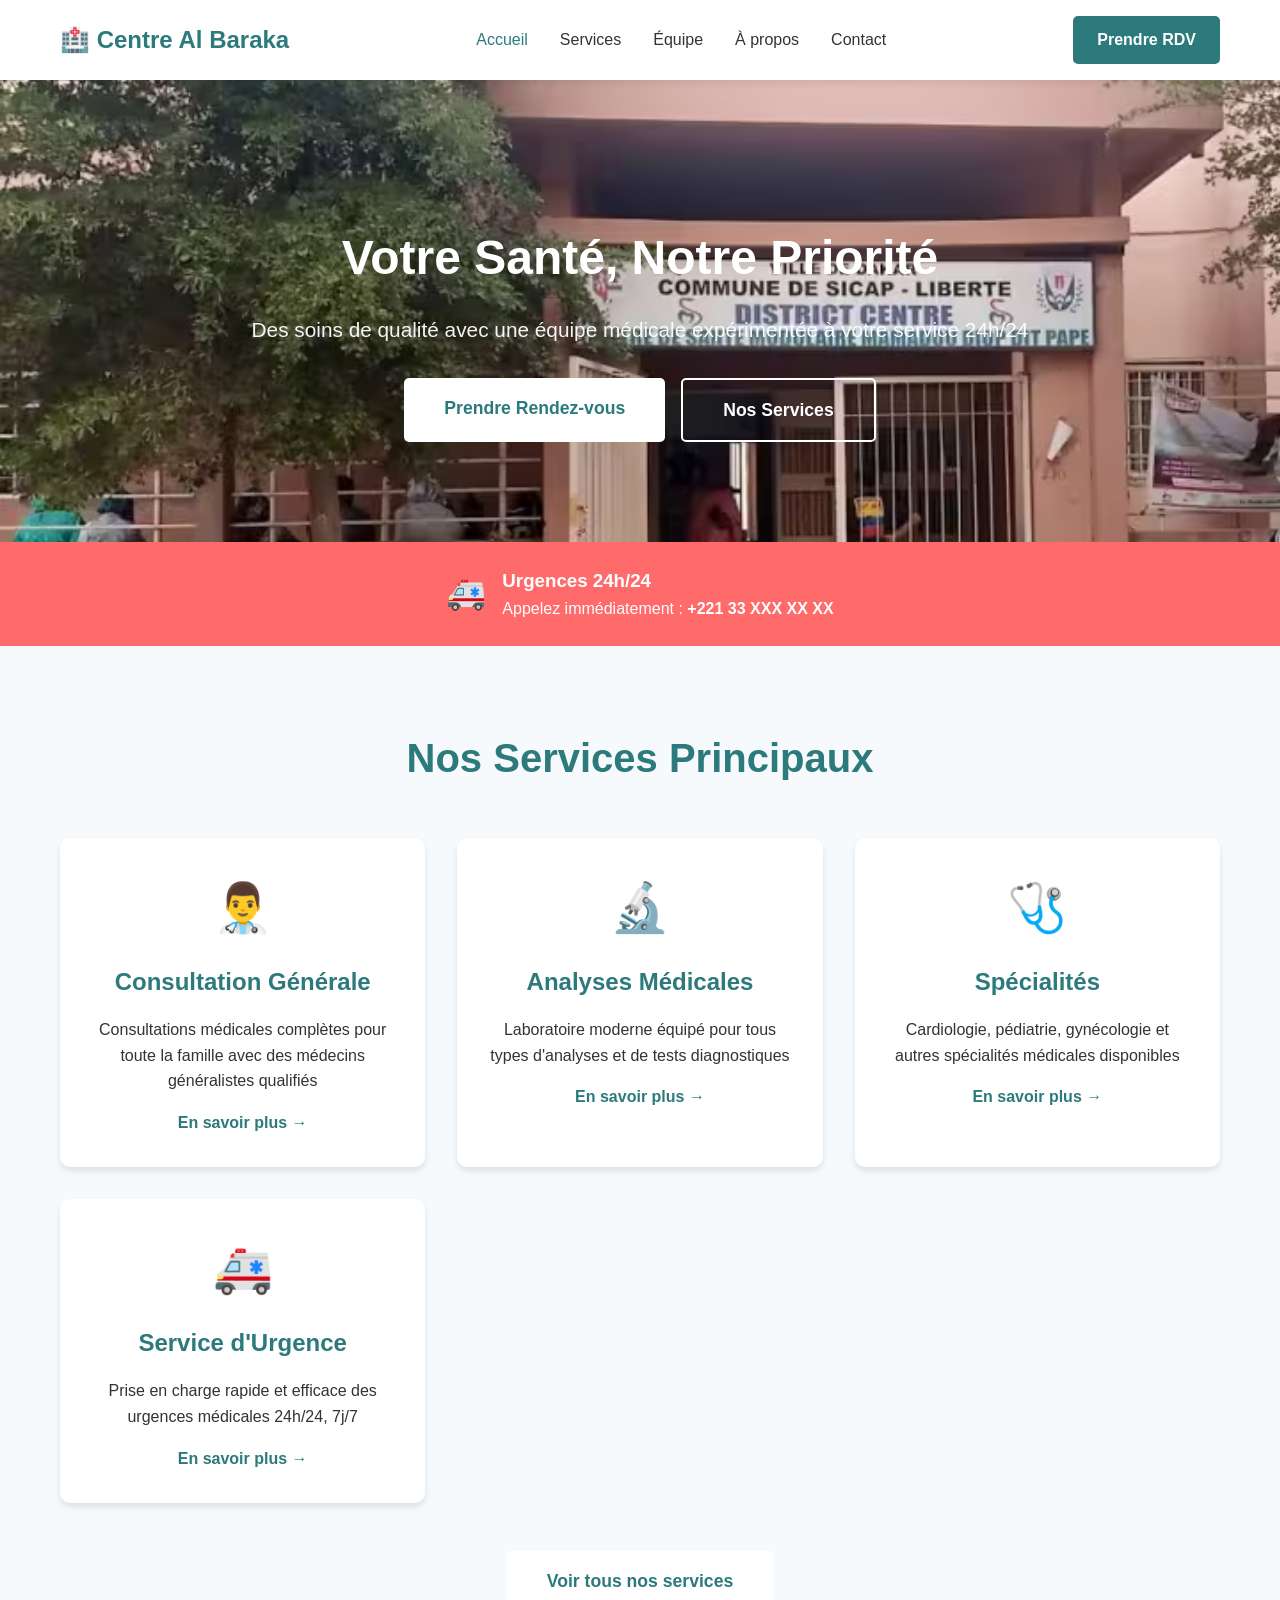
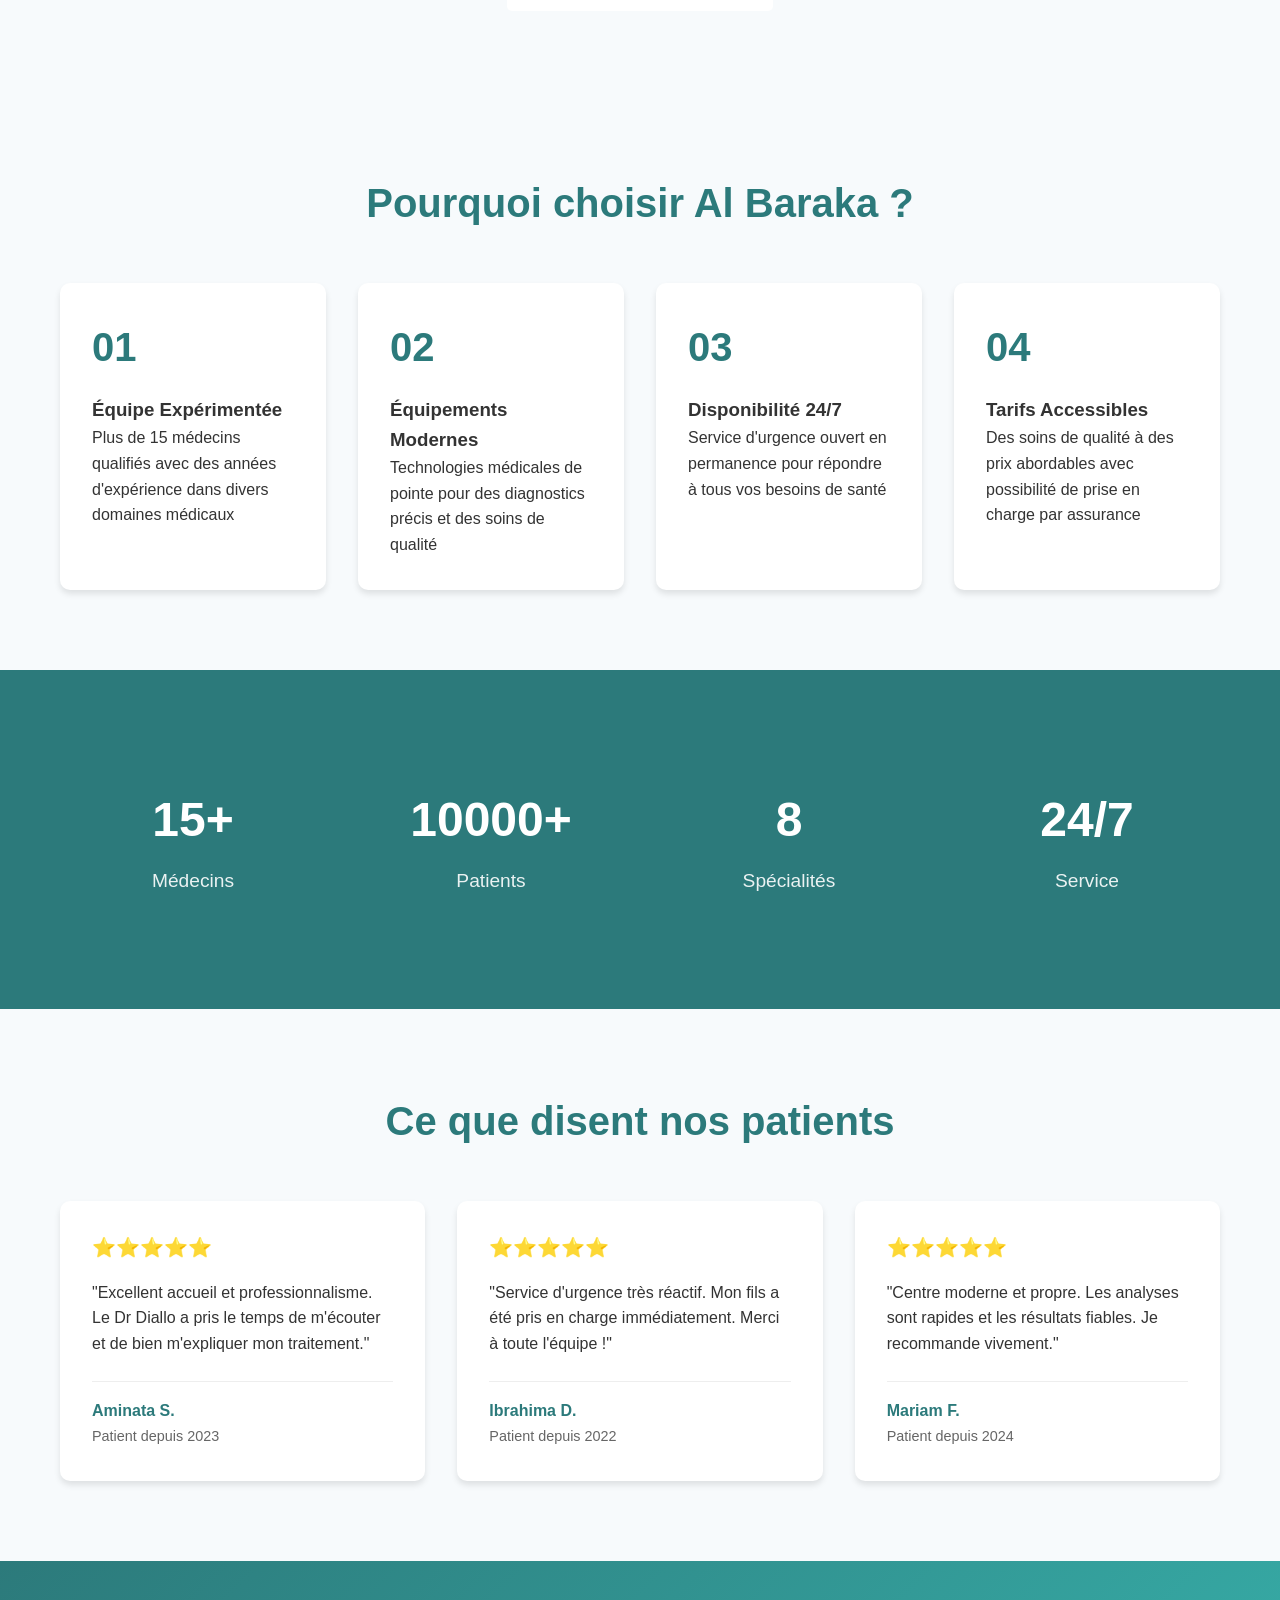
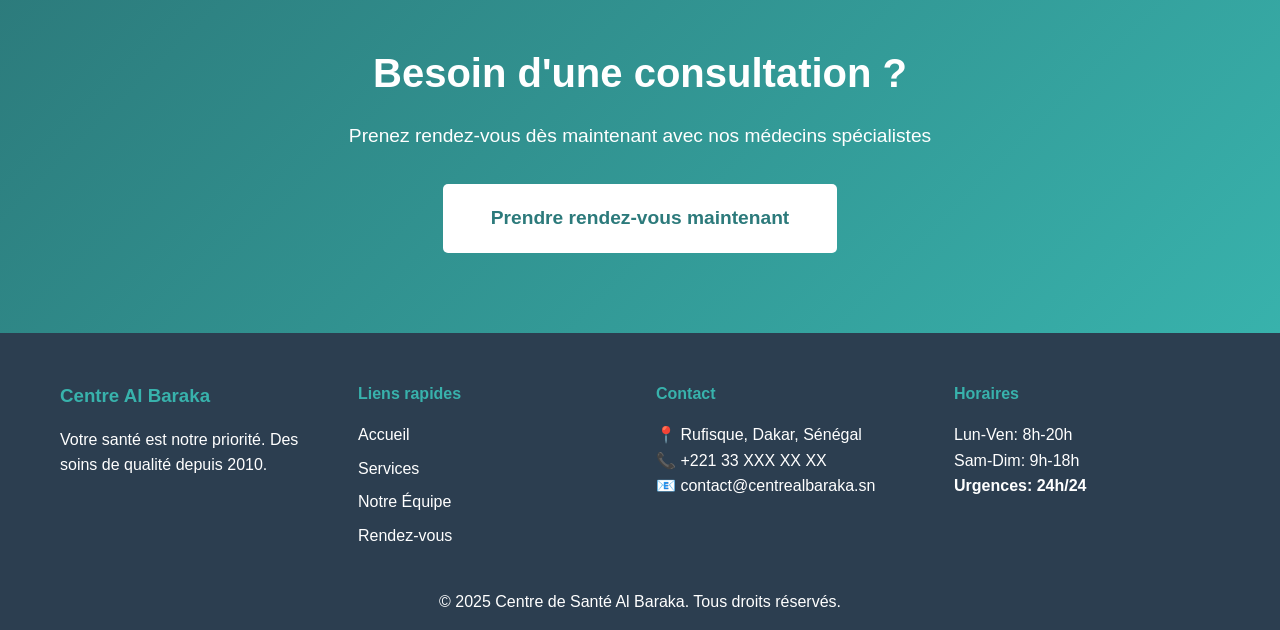
==== index.html @ cc16d2ad "Déplacement des fichiers HTML au niveau de la racine pour faciliter l'hébergement" ====
<!DOCTYPE html>
<html lang="fr">
<head>
    <meta charset="UTF-8">
    <meta name="viewport" content="width=device-width, initial-scale=1.0">
    <title>Centre de Santé Al Baraka - Accueil</title>
    <link rel="stylesheet" href="../css/styles.css">
</head>
<body>
    <!-- Navigation -->
    <nav class="navbar">
        <div class="container">
            <div class="logo">
                <h2>🏥 Centre Al Baraka</h2>
            </div>
            <ul class="nav-menu">
                <li><a href="index.html" class="active">Accueil</a></li>
                <li><a href="services.html">Services</a></li>
                <li><a href="equipe.html">Équipe</a></li>
                <li><a href="apropos.html">À propos</a></li>
                <li><a href="contact.html">Contact</a></li>
            </ul>
            <a href="rendez-vous.html" class="btn-rdv">Prendre RDV</a>
            <button class="menu-toggle">☰</button>
        </div>
    </nav>

    <!-- Hero Section -->
    <section class="hero">
        <div class="container">
            <div class="hero-content">
                <h1>Votre Santé, Notre Priorité</h1>
                <p>Des soins de qualité avec une équipe médicale expérimentée à votre service 24h/24</p>
                <div class="hero-buttons">
                    <a href="rendez-vous.html" class="btn-primary">Prendre Rendez-vous</a>
                    <a href="services.html" class="btn-secondary">Nos Services</a>
                </div>
            </div>
        </div>
    </section>

    <!-- Urgences Banner -->
    <section class="urgence-banner">
        <div class="container">
            <div class="urgence-content">
                <span class="urgence-icon">🚑</span>
                <div>
                    <h3>Urgences 24h/24</h3>
                    <p>Appelez immédiatement : <strong>+221 33 XXX XX XX</strong></p>
                </div>
            </div>
        </div>
    </section>

    <!-- Services Aperçu -->
    <section class="services-preview">
        <div class="container">
            <h2 class="section-title">Nos Services Principaux</h2>
            <div class="services-grid">
                <div class="service-card">
                    <div class="service-icon">👨‍⚕️</div>
                    <h3>Consultation Générale</h3>
                    <p>Consultations médicales complètes pour toute la famille avec des médecins généralistes qualifiés</p>
                    <a href="services.html#consultation" class="link-arrow">En savoir plus →</a>
                </div>
                <div class="service-card">
                    <div class="service-icon">🔬</div>
                    <h3>Analyses Médicales</h3>
                    <p>Laboratoire moderne équipé pour tous types d'analyses et de tests diagnostiques</p>
                    <a href="services.html#laboratoire" class="link-arrow">En savoir plus →</a>
                </div>
                <div class="service-card">
                    <div class="service-icon">🩺</div>
                    <h3>Spécialités</h3>
                    <p>Cardiologie, pédiatrie, gynécologie et autres spécialités médicales disponibles</p>
                    <a href="services.html#specialites" class="link-arrow">En savoir plus →</a>
                </div>
                <div class="service-card">
                    <div class="service-icon">🚑</div>
                    <h3>Service d'Urgence</h3>
                    <p>Prise en charge rapide et efficace des urgences médicales 24h/24, 7j/7</p>
                    <a href="services.html#urgences" class="link-arrow">En savoir plus →</a>
                </div>
            </div>
            <div class="text-center">
                <a href="services.html" class="btn-primary">Voir tous nos services</a>
            </div>
        </div>
    </section>

    <!-- Pourquoi nous choisir -->
    <section class="why-us">
        <div class="container">
            <h2 class="section-title">Pourquoi choisir Al Baraka ?</h2>
            <div class="why-grid">
                <div class="why-card">
                    <div class="why-number">01</div>
                    <h3>Équipe Expérimentée</h3>
                    <p>Plus de 15 médecins qualifiés avec des années d'expérience dans divers domaines médicaux</p>
                </div>
                <div class="why-card">
                    <div class="why-number">02</div>
                    <h3>Équipements Modernes</h3>
                    <p>Technologies médicales de pointe pour des diagnostics précis et des soins de qualité</p>
                </div>
                <div class="why-card">
                    <div class="why-number">03</div>
                    <h3>Disponibilité 24/7</h3>
                    <p>Service d'urgence ouvert en permanence pour répondre à tous vos besoins de santé</p>
                </div>
                <div class="why-card">
                    <div class="why-number">04</div>
                    <h3>Tarifs Accessibles</h3>
                    <p>Des soins de qualité à des prix abordables avec possibilité de prise en charge par assurance</p>
                </div>
            </div>
        </div>
    </section>

    <!-- Statistiques -->
    <section class="stats">
        <div class="container">
            <div class="stats-grid">
                <div class="stat-card">
                    <div class="stat-number">15+</div>
                    <div class="stat-label">Médecins</div>
                </div>
                <div class="stat-card">
                    <div class="stat-number">10000+</div>
                    <div class="stat-label">Patients</div>
                </div>
                <div class="stat-card">
                    <div class="stat-number">8</div>
                    <div class="stat-label">Spécialités</div>
                </div>
                <div class="stat-card">
                    <div class="stat-number">24/7</div>
                    <div class="stat-label">Service</div>
                </div>
            </div>
        </div>
    </section>

    <!-- Témoignages -->
    <section class="testimonials">
        <div class="container">
            <h2 class="section-title">Ce que disent nos patients</h2>
            <div class="testimonials-grid">
                <div class="testimonial-card">
                    <div class="stars">⭐⭐⭐⭐⭐</div>
                    <p>"Excellent accueil et professionnalisme. Le Dr Diallo a pris le temps de m'écouter et de bien m'expliquer mon traitement."</p>
                    <div class="testimonial-author">
                        <strong>Aminata S.</strong>
                        <span>Patient depuis 2023</span>
                    </div>
                </div>
                <div class="testimonial-card">
                    <div class="stars">⭐⭐⭐⭐⭐</div>
                    <p>"Service d'urgence très réactif. Mon fils a été pris en charge immédiatement. Merci à toute l'équipe !"</p>
                    <div class="testimonial-author">
                        <strong>Ibrahima D.</strong>
                        <span>Patient depuis 2022</span>
                    </div>
                </div>
                <div class="testimonial-card">
                    <div class="stars">⭐⭐⭐⭐⭐</div>
                    <p>"Centre moderne et propre. Les analyses sont rapides et les résultats fiables. Je recommande vivement."</p>
                    <div class="testimonial-author">
                        <strong>Mariam F.</strong>
                        <span>Patient depuis 2024</span>
                    </div>
                </div>
            </div>
        </div>
    </section>

    <!-- CTA Section -->
    <section class="cta-section">
        <div class="container">
            <div class="cta-content">
                <h2>Besoin d'une consultation ?</h2>
                <p>Prenez rendez-vous dès maintenant avec nos médecins spécialistes</p>
                <a href="rendez-vous.html" class="btn-primary btn-large">Prendre rendez-vous maintenant</a>
            </div>
        </div>
    </section>

    <!-- Footer -->
    <footer class="footer">
        <div class="container">
            <div class="footer-content">
                <div class="footer-section">
                    <h3>Centre Al Baraka</h3>
                    <p>Votre santé est notre priorité. Des soins de qualité depuis 2010.</p>
                </div>
                <div class="footer-section">
                    <h4>Liens rapides</h4>
                    <ul>
                        <li><a href="index.html">Accueil</a></li>
                        <li><a href="services.html">Services</a></li>
                        <li><a href="equipe.html">Notre Équipe</a></li>
                        <li><a href="rendez-vous.html">Rendez-vous</a></li>
                    </ul>
                </div>
                <div class="footer-section">
                    <h4>Contact</h4>
                    <p>📍 Rufisque, Dakar, Sénégal</p>
                    <p>📞 +221 33 XXX XX XX</p>
                    <p>📧 contact@centrealbaraka.sn</p>
                </div>
                <div class="footer-section">
                    <h4>Horaires</h4>
                    <p>Lun-Ven: 8h-20h</p>
                    <p>Sam-Dim: 9h-18h</p>
                    <p><strong>Urgences: 24h/24</strong></p>
                </div>
            </div>
            <div class="footer-bottom">
                <p>&copy; 2025 Centre de Santé Al Baraka. Tous droits réservés.</p>
            </div>
        </div>
    </footer>

    <script src="script.js"></script>
</body>
</html>
---- css/styles.css ----
* {
    margin: 0;
    padding: 0;
    box-sizing: border-box;
}

body {
    font-family: 'Segoe UI', Tahoma, Geneva, Verdana, sans-serif;
    line-height: 1.6;
    color: #333;
}

.container {
    max-width: 1200px;
    margin: 0 auto;
    padding: 0 20px;
}

/* Navigation */
.navbar {
    background: #fff;
    box-shadow: 0 2px 10px rgba(0,0,0,0.1);
    position: fixed;
    width: 100%;
    top: 0;
    z-index: 1000;
}

.navbar .container {
    display: flex;
    justify-content: space-between;
    align-items: center;
    padding: 1rem 20px;
}

.logo h2 {
    color: #2c7a7b;
    font-size: 1.5rem;
}

.nav-menu {
    display: flex;
    list-style: none;
    gap: 2rem;
}

.nav-menu a {
    text-decoration: none;
    color: #333;
    font-weight: 500;
    transition: color 0.3s;
}

.nav-menu a:hover,
.nav-menu a.active {
    color: #2c7a7b;
}

.btn-rdv {
    background: #2c7a7b;
    color: white;
    border: none;
    padding: 0.7rem 1.5rem;
    border-radius: 5px;
    cursor: pointer;
    font-weight: 600;
    transition: background 0.3s;
    text-decoration: none;
}

.btn-rdv:hover,
.btn-rdv.active {
    background: #234e52;
}

.menu-toggle {
    display: none;
    background: none;
    border: none;
    font-size: 1.5rem;
    cursor: pointer;
    color: #2c7a7b;
}

/* Hero Section */
.hero {
    background-image: url(../img/hosto.jpg);
background-repeat: no-repeat;
    background-size: cover;
    background-attachment: fixed;
    color: white;
    padding: 150px 0 100px;
    margin-top: 70px;
    text-align: center;
}

.hero-content h1 {
    font-size: 3rem;
    margin-bottom: 1rem;
}

.hero-content p {
    font-size: 1.3rem;
    margin-bottom: 2rem;
    opacity: 0.95;
}

.hero-buttons {
    display: flex;
    gap: 1rem;
    justify-content: center;
}

.btn-primary {
    background: white;
    color: #2c7a7b;
    border: none;
    padding: 1rem 2.5rem;
    border-radius: 5px;
    font-size: 1.1rem;
    font-weight: 600;
    cursor: pointer;
    transition: transform 0.3s, box-shadow 0.3s;
    text-decoration: none;
    display: inline-block;
}

.btn-primary:hover {
    transform: translateY(-2px);
    box-shadow: 0 5px 15px rgba(0,0,0,0.2);
}

.btn-secondary {
    background: transparent;
    color: white;
    border: 2px solid white;
    padding: 1rem 2.5rem;
    border-radius: 5px;
    font-size: 1.1rem;
    font-weight: 600;
    cursor: pointer;
    transition: all 0.3s;
    text-decoration: none;
    display: inline-block;
}

.btn-secondary:hover {
    background: white;
    color: #2c7a7b;
}

.btn-large {
    padding: 1.2rem 3rem;
    font-size: 1.2rem;
}

/* Page Header */
.page-header {
    background: linear-gradient(135deg, #2c7a7b 0%, #38b2ac 100%);
    color: white;
    padding: 120px 0 80px;
    margin-top: 70px;
    text-align: center;
}

.page-header h1 {
    font-size: 2.5rem;
    margin-bottom: 1rem;
}

/* Urgence Banner */
.urgence-banner {
    background: #ff6b6b;
    color: white;
    padding: 1.5rem 0;
}

.urgence-content {
    display: flex;
    align-items: center;
    justify-content: center;
    gap: 1rem;
}

.urgence-icon {
    font-size: 2rem;
}

/* Sections */
section {
    padding: 80px 0;
}

.section-title {
    text-align: center;
    font-size: 2.5rem;
    margin-bottom: 3rem;
    color: #2c7a7b;
}

.section-subtitle {
    text-align: center;
    font-size: 1.2rem;
    color: #666;
    margin-top: -2rem;
    margin-bottom: 3rem;
}

.text-center {
    text-align: center;
    margin-top: 3rem;
}

/* Services */
.services-preview {
    background: #f7fafc;
}

.services-grid {
    display: grid;
    grid-template-columns: repeat(auto-fit, minmax(280px, 1fr));
    gap: 2rem;
}

.service-card {
    background: white;
    padding: 2rem;
    border-radius: 10px;
    text-align: center;
    box-shadow: 0 4px 6px rgba(0,0,0,0.1);
    transition: transform 0.3s, box-shadow 0.3s;
}

.service-card:hover {
    transform: translateY(-5px);
    box-shadow: 0 8px 15px rgba(0,0,0,0.5);
    border: 5px solid #2c7a7b;
}

.service-icon {
    font-size: 3rem;
    margin-bottom: 1rem;
}

.service-card h3 {
    color: #2c7a7b;
    margin-bottom: 1rem;
    font-size: 1.5rem;
}

.link-arrow {
    color: #2c7a7b;
    text-decoration: none;
    font-weight: 600;
    display: inline-block;
    margin-top: 1rem;
    transition: transform 0.3s;
}

.link-arrow:hover {
    transform: translateX(5px);
}

/* Why Us */
.why-us {
    background: #f7fafc;
}

.why-grid {
    display: grid;
    grid-template-columns: repeat(auto-fit, minmax(250px, 1fr));
    gap: 2rem;
}

.why-card {
    background: white;
    padding: 2rem;
    border-radius: 10px;
    box-shadow: 0 4px 6px rgba(0,0,0,0.1);
}
.why-card:hover{
border-top: 5px solid #2c7a7b;}

.why-number {
    font-size: 2.5rem;
    font-weight: bold;
    color: #2c7a7b;
    margin-bottom: 1rem;
}

/* Stats */
.stats {
    background: #2c7a7b;
    color: white;
}

.stats-grid {
    display: grid;
    grid-template-columns: repeat(auto-fit, minmax(200px, 1fr));
    gap: 2rem;
    text-align: center;
}

.stat-card {
    padding: 2rem;
}

.stat-number {
    font-size: 3rem;
    font-weight: bold;
    margin-bottom: 0.5rem;
}

.stat-label {
    font-size: 1.2rem;
    opacity: 0.9;
}

/* Testimonials */
.testimonials {
    background: #f7fafc;
}

.testimonials-grid {
    display: grid;
    grid-template-columns: repeat(auto-fit, minmax(300px, 1fr));
    gap: 2rem;
}

.testimonial-card {
    background: white;
    padding: 2rem;
    border-radius: 10px;
    box-shadow: 0 4px 6px rgba(0,0,0,0.1);
}

.stars {
    color: #ffc107;
    font-size: 1.2rem;
    margin-bottom: 1rem;
}

.testimonial-author {
    margin-top: 1.5rem;
    padding-top: 1rem;
    border-top: 1px solid #eee;
}

.testimonial-author strong {
    color: #2c7a7b;
    display: block;
}

.testimonial-author span {
    color: #666;
    font-size: 0.9rem;
}

/* CTA Section */
.cta-section {
    background: linear-gradient(135deg, #2c7a7b 0%, #38b2ac 100%);
    color: white;
    text-align: center;
}

.cta-content h2 {
    font-size: 2.5rem;
    margin-bottom: 1rem;
}

.cta-content p {
    font-size: 1.2rem;
    margin-bottom: 2rem;
}

.cta-buttons {
    display: flex;
    gap: 1rem;
    justify-content: center;
    flex-wrap: wrap;
}

/* Services Detailed */
.services-detailed {
    padding: 60px 0;
}

.service-detail {
    margin-bottom: 80px;
    padding-bottom: 80px;
    border-bottom: 2px solid #e2e8f0;
}

.service-detail:last-child {
    border-bottom: none;
}

.service-detail-content {
    display: flex;
    align-items: center;
    gap: 3rem;
}

.service-detail-text {
    flex: 1;
}

.service-icon-large {
    font-size: 4rem;
    margin-bottom: 1.5rem;
}

.service-detail h2 {
    color: #2c7a7b;
    font-size: 2rem;
    margin-bottom: 1rem;
}

.service-detail h3 {
    color: #2c7a7b;
    margin: 1.5rem 0 1rem;
}

.service-detail ul {
    list-style: none;
    padding: 0;
}

.service-detail li {
    padding: 0.5rem 0;
    padding-left: 1.5rem;
    position: relative;
}

.service-detail li:before {
    content: "✓";
    position: absolute;
    left: 0;
    color: #2c7a7b;
    font-weight: bold;
}

.service-info {
    display: flex;
    gap: 2rem;
    margin: 2rem 0;
    flex-wrap: wrap;
}

.service-info span {
    background: #e6fffa;
    padding: 0.8rem 1.5rem;
    border-radius: 5px;
    color: #2c7a7b;
}

.service-detail.reverse .service-detail-content {
    flex-direction: row-reverse;
}

.specialties-list {
    display: grid;
    grid-template-columns: repeat(auto-fit, minmax(250px, 1fr));
    gap: 1.5rem;
    margin: 2rem 0;
}

.specialty-item {
    background: #f7fafc;
    padding: 1.5rem;
    border-radius: 8px;
}

.specialty-item h4 {
    color: #2c7a7b;
    margin-bottom: 0.5rem;
}

.urgence-highlight {
    background: #fff5f5;
    padding: 3rem;
    border-radius: 15px;
    border: 2px solid #ff6b6b;
}

.urgence-contact {
    background: #ff6b6b;
    color: white;
    padding: 2rem;
    border-radius: 10px;
    margin: 2rem 0;
    text-align: center;
}

.urgence-contact h3 {
    color: white;
    margin: 0;
}

/* Team */
.team-intro {
    background: #f7fafc;
    padding: 60px 0;
}

.intro-content {
    max-width: 800px;
    margin: 0 auto;
    text-align: center;
}

.intro-content h2 {
    color: #2c7a7b;
    font-size: 2rem;
    margin-bottom: 1.5rem;
}

.team-section {
    padding: 60px 0;
}

.specialists-section {
    background: #f7fafc;
}

.staff-section {
    background: white;
}

.team-grid-detailed {
    display: grid;
    grid-template-columns: repeat(auto-fit, minmax(450px, 1fr));
    gap: 3rem;
}

.doctor-card {
    background: white;
    padding: 2rem;
    border-radius: 10px;
    box-shadow: 0 4px 6px rgba(0,0,0,0.1);
    display: flex;
    gap: 2rem;
}

.doctor-photo {
    font-size: 5rem;
}

.doctor-info {
    flex: 1;
}

.doctor-info h3 {
    color: #2c7a7b;
    font-size: 1.5rem;
    margin-bottom: 0.5rem;
}

.specialty {
    color: #38b2ac;
    font-weight: 600;
    margin-bottom: 1rem;
    display: block;
}

.doctor-details {
    margin: 1.5rem 0;
}

.doctor-details p {
    margin: 0.5rem 0;
    font-size: 0.95rem;
}

.bio {
    font-style: italic;
    color: #666;
    margin-top: 1rem;
}

.doctor-availability {
    background: #e6fffa;
    padding: 0.8rem;
    border-radius: 5px;
    margin: 1rem 0;
}

.staff-grid {
    display: grid;
    grid-template-columns: repeat(auto-fit, minmax(250px, 1fr));
    gap: 2rem;
}

.staff-card {
    background: white;
    padding: 2rem;
    border-radius: 10px;
    box-shadow: 0 4px 6px rgba(0,0,0,0.1);
    text-align: center;
}

.staff-icon {
    font-size: 3rem;
    margin-bottom: 1rem;
}

.join-team {
    background: linear-gradient(135deg, #2c7a7b 0%, #38b2ac 100%);
    color: white;
    text-align: center;
}

.join-content h2 {
    font-size: 2rem;
    margin-bottom: 1rem;
}

/* RDV Page */
.rdv-section {
    padding: 60px 0;
    background: #f7fafc;
}

.rdv-layout {
    display: grid;
    grid-template-columns: 2fr 1fr;
    gap: 3rem;
}

.rdv-form-container {
    background: white;
    padding: 3rem;
    border-radius: 10px;
    box-shadow: 0 4px 6px rgba(0,0,0,0.1);
}

.rdv-form-main .form-group {
    margin-bottom: 1.5rem;
}

.rdv-form-main label {
    display: block;
    margin-bottom: 0.5rem;
    font-weight: 600;
    color: #333;
}

.rdv-form-main input,
.rdv-form-main select,
.rdv-form-main textarea {
    width: 100%;
    padding: 0.8rem;
    border: 1px solid #ddd;
    border-radius: 5px;
    font-family: inherit;
    font-size: 1rem;
}

.form-row {
    display: grid;
    grid-template-columns: 1fr 1fr;
    gap: 1rem;
}

.checkbox-group label {
    display: flex;
    align-items: center;
    gap: 0.5rem;
    font-weight: normal;
}

.checkbox-group input[type="checkbox"] {
    width: auto;
}

.form-note {
    text-align: center;
    color: #666;
    font-size: 0.9rem;
    margin-top: 1rem;
}

.rdv-info-sidebar .info-card {
    background: white;
    padding: 2rem;
    border-radius: 10px;
    box-shadow: 0 4px 6px rgba(0,0,0,0.1);
    margin-bottom: 2rem;
}

.rdv-info-sidebar h3 {
    color: #2c7a7b;
    margin-bottom: 1rem;
}

.rdv-info-sidebar ul {
    list-style: none;
    padding: 0;
}

.rdv-info-sidebar li {
    padding: 0.5rem 0;
    padding-left: 1.5rem;
    position: relative;
}

.rdv-info-sidebar li:before {
    content: "•";
    position: absolute;
    left: 0;
    color: #2c7a7b;
    font-weight: bold;
}

.horaires-list {
    display: flex;
    flex-direction: column;
    gap: 0.5rem;
}

.horaire-item {
    display: flex;
    justify-content: space-between;
    padding: 0.5rem 0;
    border-bottom: 1px solid #eee;
}

.urgence-horaire {
    background: #fff5f5;
    padding: 1rem;
    border-radius: 5px;
    border: 2px solid #ff6b6b;
    color: #ff6b6b;
    border-bottom: 2px solid #ff6b6b;
}

.urgence-card {
    background: #fff5f5;
    border: 2px solid #ff6b6b;
}

.urgence-number {
    display: block;
    font-size: 1.5rem;
    font-weight: bold;
    color: #ff6b6b;
    text-decoration: none;
    margin: 1rem 0;
}

.small-text {
    font-size: 0.9rem;
    color: #666;
}

.rdv-policy {
    padding: 60px 0;
}

.policy-content {
    display: grid;
    grid-template-columns: repeat(auto-fit, minmax(300px, 1fr));
    gap: 2rem;
}

.policy-item {
    display: flex;
    gap: 1rem;
}

.policy-icon {
    font-size: 2rem;
}

/* Contact Page */
.contact-info-section {
    padding: 60px 0;
    background: #f7fafc;
}

.contact-cards {
    display: grid;
    grid-template-columns: repeat(auto-fit, minmax(300px, 1fr));
    gap: 2rem;
}

.contact-card-large {
    background: white;
    padding: 2.5rem;
    border-radius: 10px;
    box-shadow: 0 4px 6px rgba(0,0,0,0.1);
    text-align: center;
}

.contact-icon {
    font-size: 3rem;
    margin-bottom: 1rem;
}

.contact-card-large h3 {
    color: #2c7a7b;
    margin-bottom: 1rem;
}

.contact-card-large a {
    color: #2c7a7b;
    text-decoration: none;
}

.availability {
    font-size: 0.9rem;
    color: #666;
    margin-top: 1rem;
}

.response-time {
    font-size: 0.9rem;
    color: #666;
    margin-top: 1rem;
}

.contact-form-section {
    padding: 60px 0;
}

.contact-layout {
    display: grid;
    grid-template-columns: 2fr 1fr;
    gap: 3rem;
}

.contact-form-container {
    background: white;
    padding: 3rem;
    border-radius: 10px;
    box-shadow: 0 4px 6px rgba(0,0,0,0.1);
}

.form-description {
    color: #666;
    margin-bottom: 2rem;
}

.contact-form-main .form-group {
    margin-bottom: 1.5rem;
}

.contact-form-main label {
    display: block;
    margin-bottom: 0.5rem;
    font-weight: 600;
    color: #333;
}

.contact-form-main input,
.contact-form-main select,
.contact-form-main textarea {
    width: 100%;
    padding: 0.8rem;
    border: 1px solid #ddd;
    border-radius: 5px;
    font-family: inherit;
    font-size: 1rem;
}

.contact-sidebar .sidebar-card {
    background: white;
    padding: 2rem;
    border-radius: 10px;
    box-shadow: 0 4px 6px rgba(0,0,0,0.1);
    margin-bottom: 2rem;
}

.sidebar-card h3 {
    color: #2c7a7b;
    margin-bottom: 1rem;
}

.horaires-detail {
    display: flex;
    flex-direction: column;
    gap: 0.5rem;
}

.horaire-row {
    display: flex;
    justify-content: space-between;
    padding: 0.5rem 0;
    border-bottom: 1px solid #eee;
}

.urgence-row {
    background: #fff5f5;
    padding: 1rem;
    border-radius: 5px;
    border: 2px solid #ff6b6b;
    color: #ff6b6b;
    border-bottom: 2px solid #ff6b6b;
}

.faq-links {
    display: flex;
    flex-direction: column;
    gap: 0.5rem;
}

.faq-link {
    color: #2c7a7b;
    text-decoration: none;
    padding: 0.5rem 0;
    border-bottom: 1px solid #eee;
    transition: transform 0.3s;
}

.faq-link:hover {
    transform: translateX(5px);
}

.urgence-sidebar {
    background: #fff5f5;
    border: 2px solid #ff6b6b;
}

.btn-urgence {
    display: block;
    background: #ff6b6b;
    color: white;
    padding: 1rem;
    border-radius: 5px;
    text-decoration: none;
    text-align: center;
    font-weight: 600;
    margin-top: 1rem;
    transition: background 0.3s;
}

.btn-urgence:hover {
    background: #ff5252;
}

.map-section {
    padding: 60px 0;
    background: #f7fafc;
}

.map-container {
    margin: 3rem 0;
}

.map-placeholder {
    background: white;
    padding: 5rem;
    border-radius: 10px;
    box-shadow: 0 4px 6px rgba(0,0,0,0.1);
    text-align: center;
}

.map-icon {
    font-size: 5rem;
    margin-bottom: 1rem;
}

.map-address {
    color: #666;
    margin: 1rem 0;
}

.directions h3 {
    color: #2c7a7b;
    margin: 2rem 0 1.5rem;
    text-align: center;
}

.directions-grid {
    display: grid;
    grid-template-columns: repeat(auto-fit, minmax(250px, 1fr));
    gap: 2rem;
}

.direction-card {
    background: white;
    padding: 2rem;
    border-radius: 10px;
    box-shadow: 0 4px 6px rgba(0,0,0,0.1);
    text-align: center;
}

.direction-icon {
    font-size: 3rem;
    display: block;
    margin-bottom: 1rem;
}

/* About Page */
.about-section {
    padding: 60px 0;
}

.about-content {
    display: grid;
    grid-template-columns: 1fr 1fr;
    gap: 3rem;
    align-items: center;
}

.about-text h2 {
    color: #2c7a7b;
    font-size: 2rem;
    margin-bottom: 1.5rem;
}

.about-text p {
    margin-bottom: 1rem;
    line-height: 1.8;
}

.about-image {
    text-align: center;
}

.image-placeholder {
    font-size: 10rem;
    background: #f7fafc;
    padding: 3rem;
    border-radius: 10px;
}

.mission-section {
    padding: 60px 0;
    background: #f7fafc;
}

.mission-grid {
    display: grid;
    grid-template-columns: repeat(auto-fit, minmax(250px, 1fr));
    gap: 2rem;
}

.mission-card {
    background: white;
    padding: 2rem;
    border-radius: 10px;
    box-shadow: 0 4px 6px rgba(0,0,0,0.1);
    text-align: center;
}

.mission-icon {
    font-size: 3rem;
    margin-bottom: 1rem;
}

.mission-card h3 {
    color: #2c7a7b;
    margin-bottom: 1rem;
}

.values-section {
    padding: 60px 0;
}

.values-list {
    max-width: 900px;
    margin: 0 auto;
}

.value-item {
    display: flex;
    gap: 2rem;
    margin-bottom: 2rem;
    padding: 2rem;
    background: #f7fafc;
    border-radius: 10px;
}

.value-number {
    font-size: 3rem;
    font-weight: bold;
    color: #2c7a7b;
    min-width: 80px;
}

.value-content h3 {
    color: #2c7a7b;
    margin-bottom: 0.5rem;
}

.stats-detailed {
    padding: 60px 0;
    background: #f7fafc;
}

.stats-grid-large {
    display: grid;
    grid-template-columns: repeat(auto-fit, minmax(250px, 1fr));
    gap: 2rem;
}

.stat-card-large {
    background: white;
    padding: 2rem;
    border-radius: 10px;
    box-shadow: 0 4px 6px rgba(0,0,0,0.1);
    text-align: center;
}

.stat-icon {
    font-size: 3rem;
    margin-bottom: 1rem;
}

.stat-number-large {
    font-size: 3rem;
    font-weight: bold;
    color: #2c7a7b;
    margin: 1rem 0;
}

.stat-label-large {
    font-size: 1.2rem;
    color: #38b2ac;
    font-weight: 600;
    margin-bottom: 0.5rem;
}

.commitments-section {
    padding: 60px 0;
}

.commitments-grid {
    display: grid;
    grid-template-columns: repeat(auto-fit, minmax(300px, 1fr));
    gap: 2rem;
}

.commitment-card {
    background: white;
    padding: 2rem;
    border-radius: 10px;
    box-shadow: 0 4px 6px rgba(0,0,0,0.1);
}

.commitment-card h3 {
    color: #2c7a7b;
    margin-bottom: 1rem;
}

.partners-section {
    padding: 60px 0;
    background: #f7fafc;
}

.partners-grid {
    display: grid;
    grid-template-columns: repeat(auto-fit, minmax(250px, 1fr));
    gap: 2rem;
}

.partner-card {
    background: white;
    padding: 2rem;
    border-radius: 10px;
    box-shadow: 0 4px 6px rgba(0,0,0,0.1);
    text-align: center;
}

.partner-logo {
    font-size: 4rem;
    margin-bottom: 1rem;
}

/* Footer */
.footer {
    background: #2c3e50;
    color: white;
    padding: 3rem 0 1rem;
}

.footer-content {
    display: grid;
    grid-template-columns: repeat(auto-fit, minmax(250px, 1fr));
    gap: 2rem;
    margin-bottom: 2rem;
}

.footer-section h3,
.footer-section h4 {
    margin-bottom: 1rem;
    color: #38b2ac;
}

.footer-section ul {
    list-style: none;
    padding: 0;
}

.footer-section li {
    margin-bottom: 0.5rem;
}

.footer-section a {
    color: white;
    text-decoration: none;
    transition: color 0.3s;
}

.footer-section a:hover {
    color: #38b2ac;
}

.footer-bottom {
    text-align: center;}
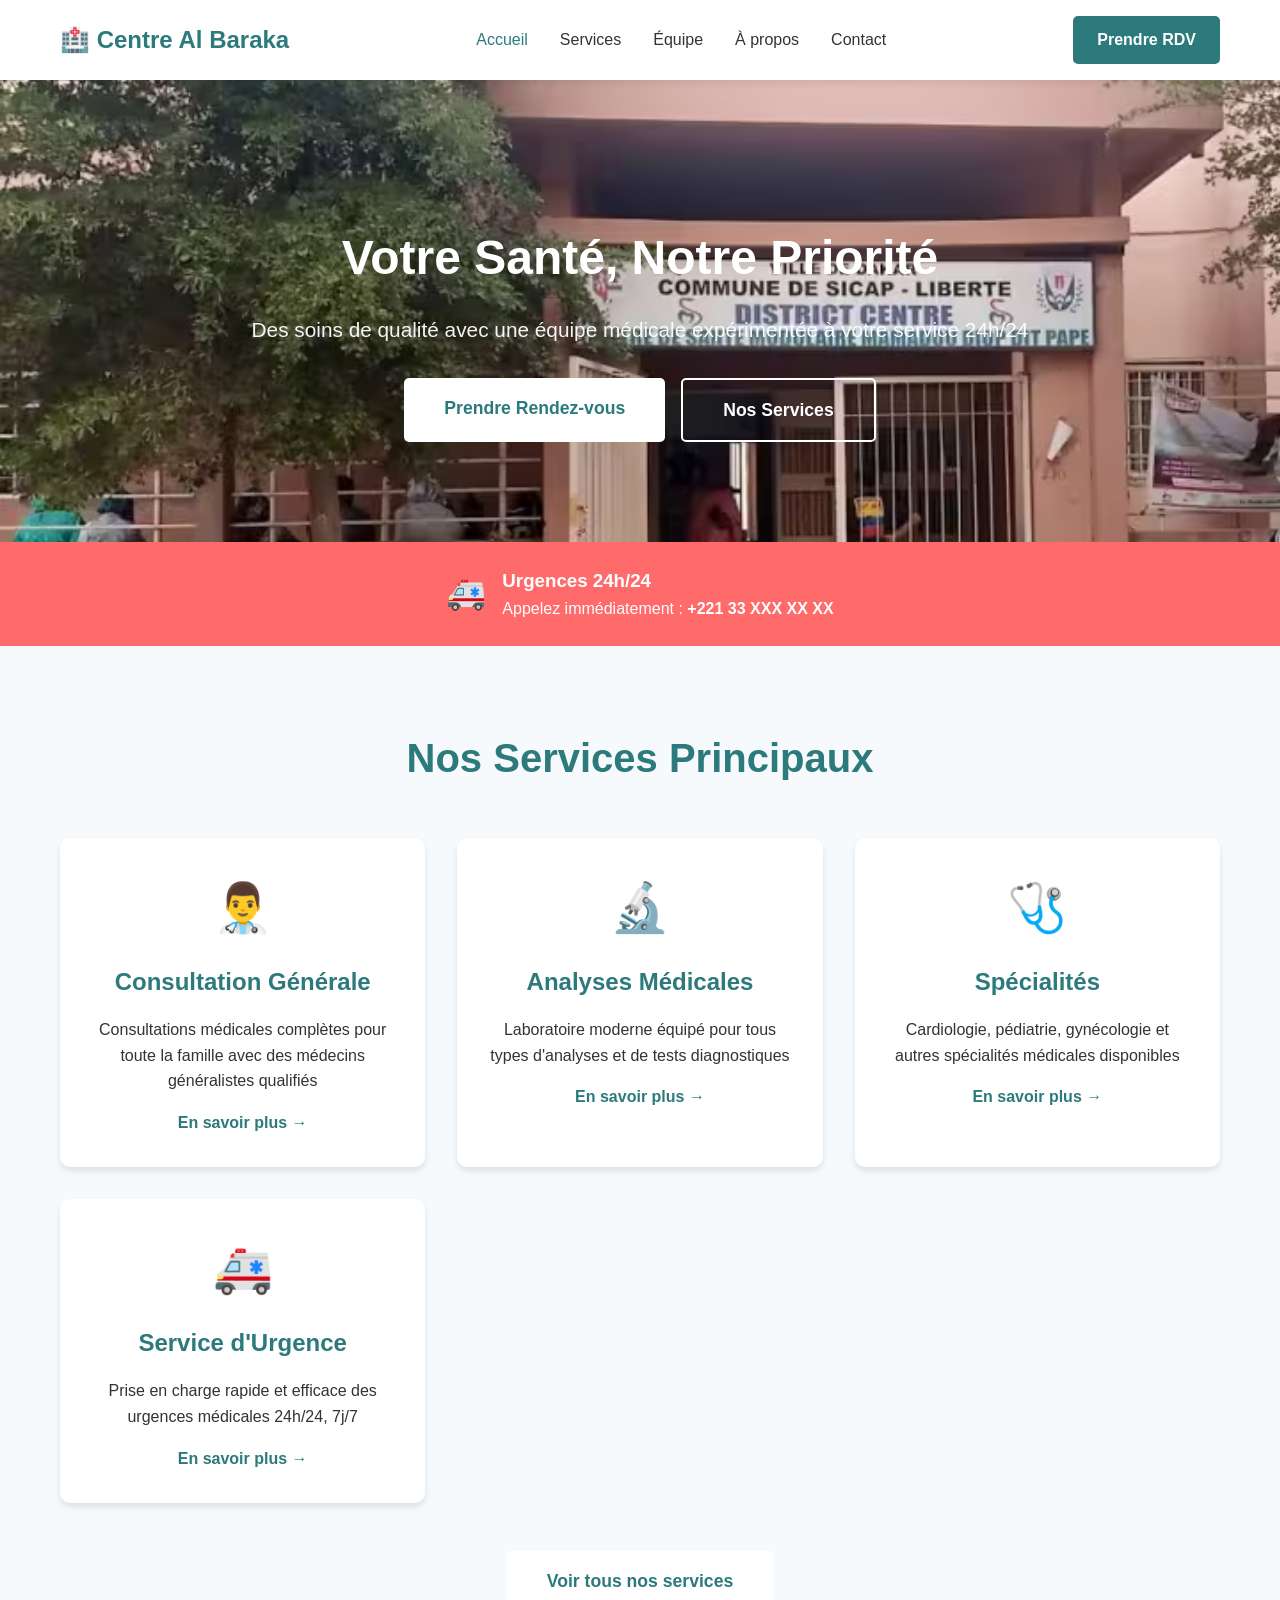
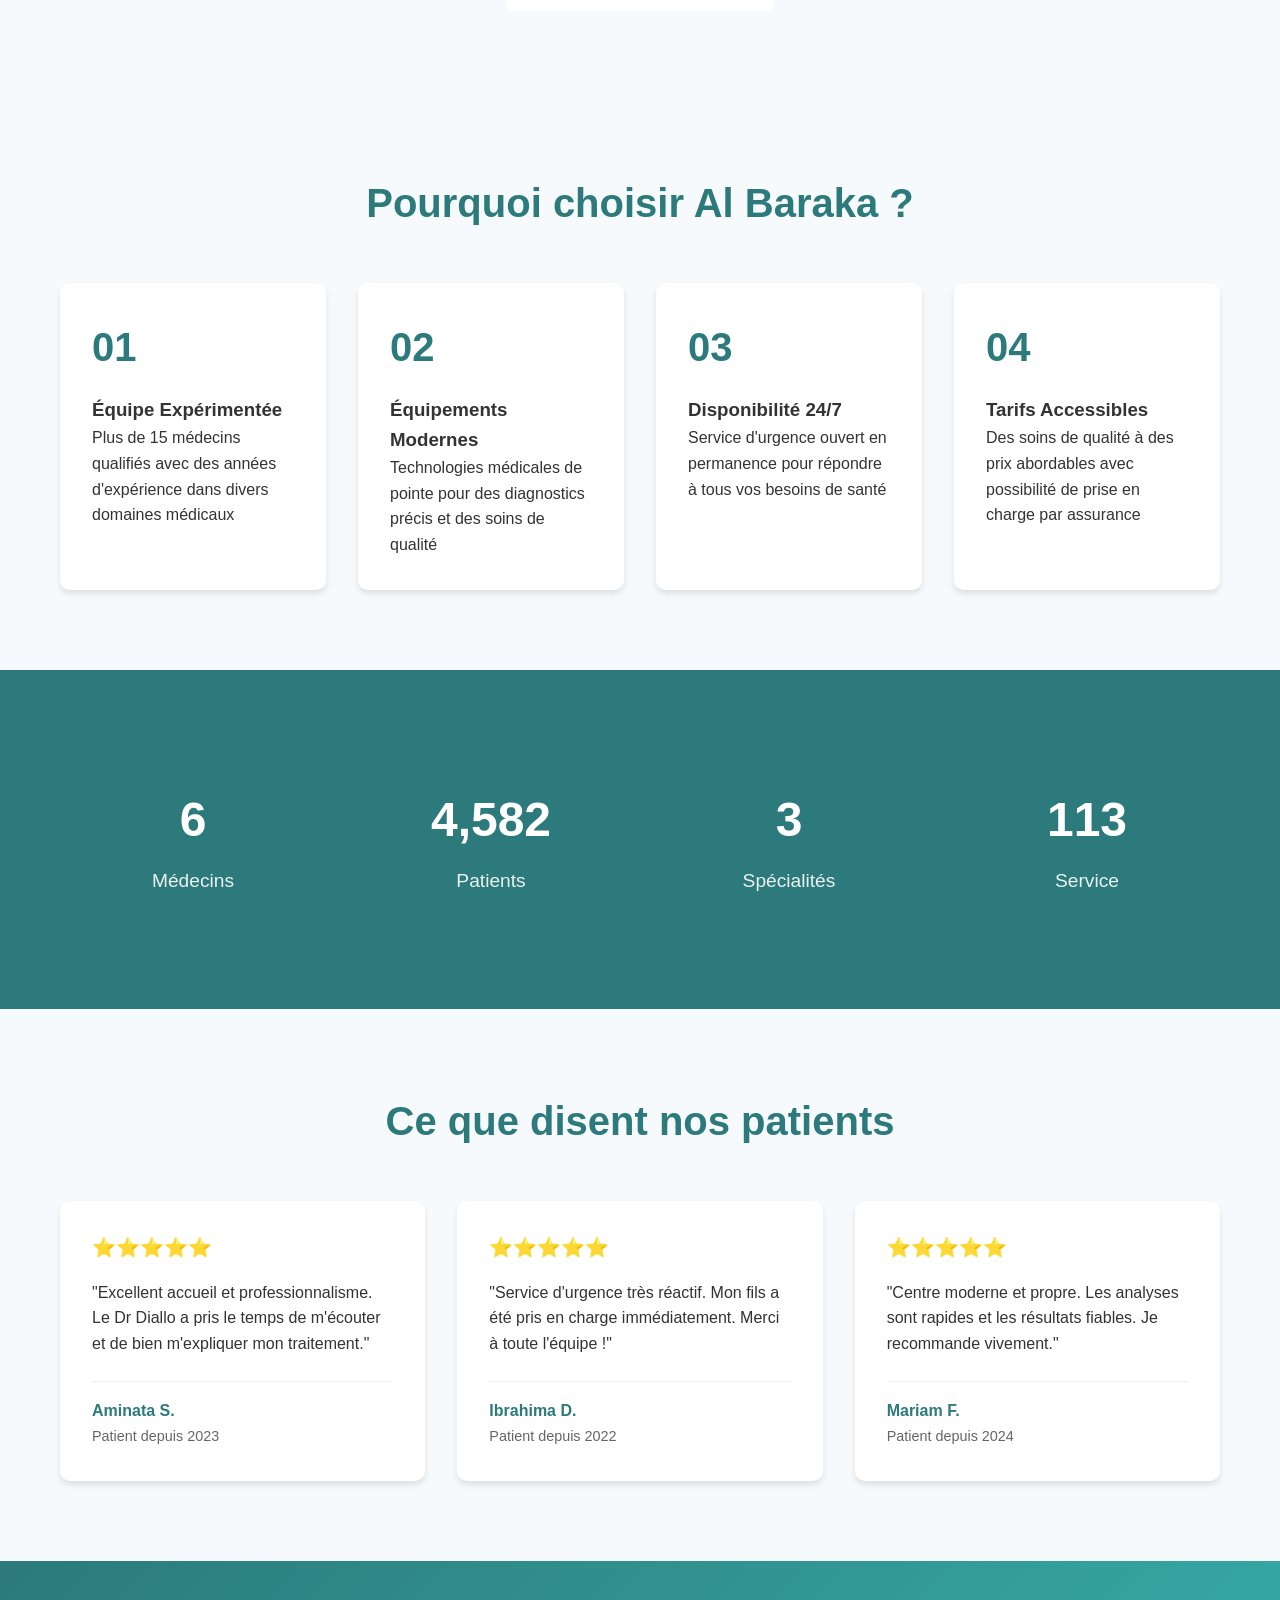
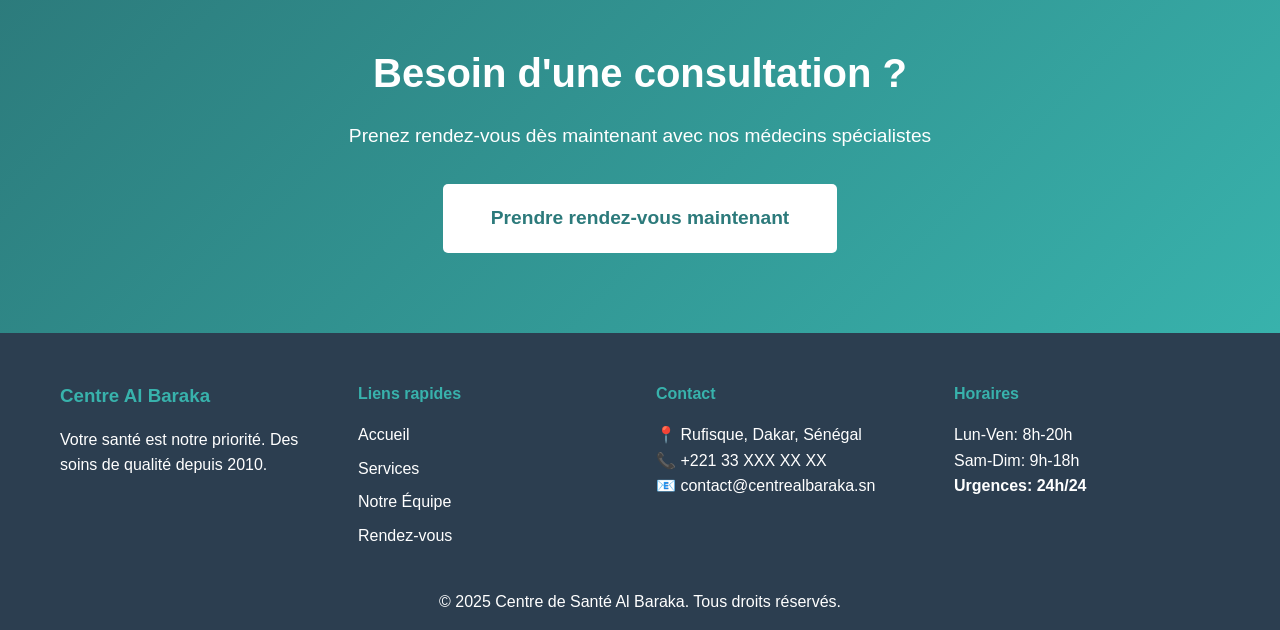
==== commit 69c5d226: "gestion référencement" ====
--- a/index.html
+++ b/index.html
@@ -4,7 +4,7 @@
     <meta charset="UTF-8">
     <meta name="viewport" content="width=device-width, initial-scale=1.0">
     <title>Centre de Santé Al Baraka - Accueil</title>
-    <link rel="stylesheet" href="../css/styles.css">
+    <link rel="stylesheet" href="css/styles.css">
 </head>
 <body>
     <!-- Navigation -->
@@ -221,6 +221,6 @@
         </div>
     </footer>
 
-    <script src="script.js"></script>
+    <script src="js/script.js"></script>
 </body>
 </html>
